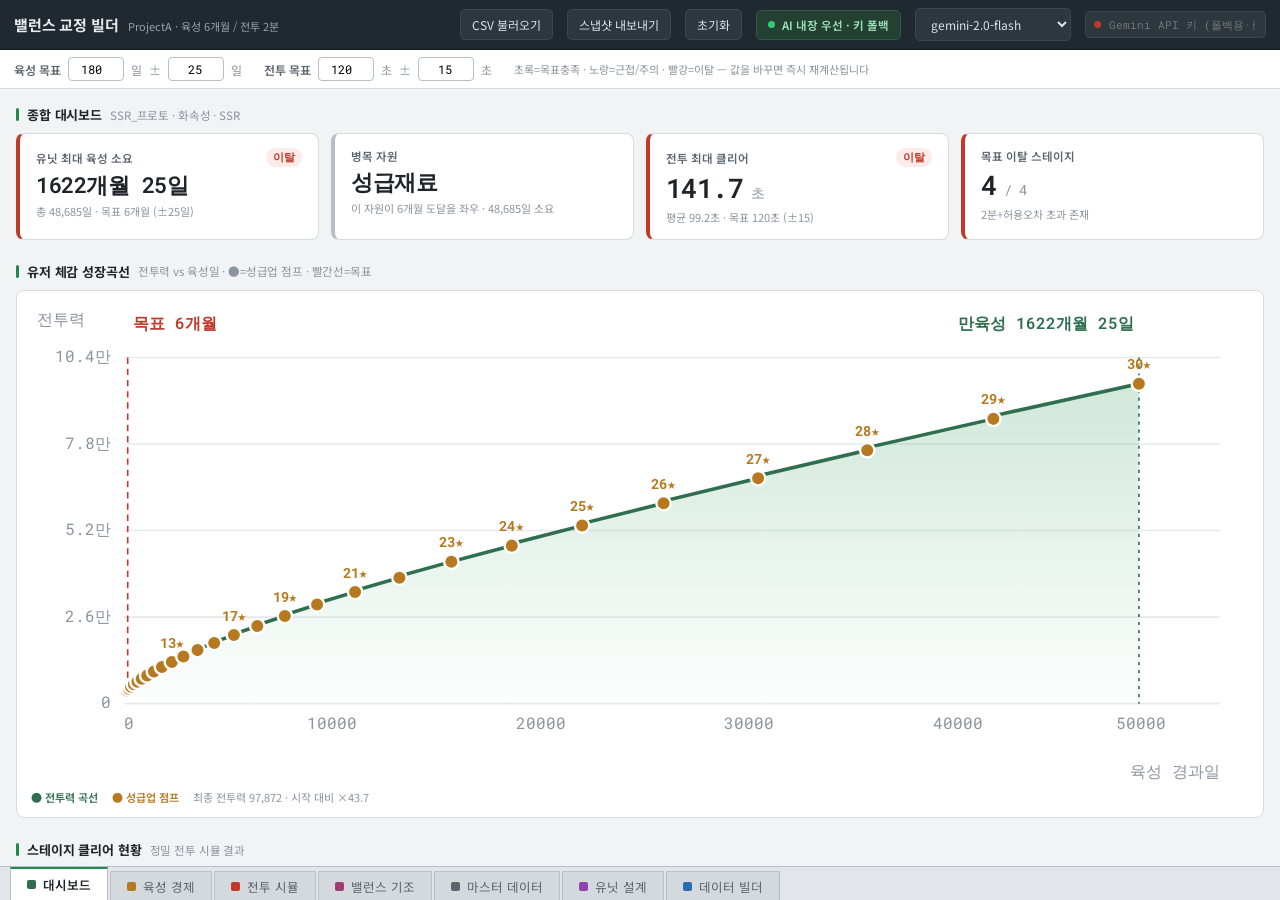
==== 밸런스 빌더.html @ d6691ea4 "fix(ui): 속성 스킬북 표 전치(레벨=행, 스킬3종=열) → 가로 스크롤 제거, 세로 스크롤만 + 캐시버전 v7 Co-Authored-By: Claude Opus 4.8 (1" ====
<!DOCTYPE html>
<html lang="ko">
<head>
<meta charset="UTF-8">
<meta name="viewport" content="width=device-width, initial-scale=1.0">
<meta http-equiv="Cache-Control" content="no-cache">
<link rel="icon" href="data:,">
<title>ProjectA 밸런스 교정 빌더</title>
<link rel="preconnect" href="https://fonts.googleapis.com">
<link rel="preconnect" href="https://fonts.gstatic.com" crossorigin>
<link href="https://fonts.googleapis.com/css2?family=Noto+Sans+KR:wght@400;500;600;700&family=Roboto+Mono:wght@400;500;600&display=swap" rel="stylesheet">
<link rel="stylesheet" href="css/builder.css?v=7">
</head>
<body>

  <!-- 상단 툴바 -->
  <div class="toolbar">
    <div class="brand"><b>밸런스 교정 빌더</b><span>ProjectA · 육성 6개월 / 전투 2분</span></div>
    <div class="spacer"></div>
    <button class="tbtn" id="btn-import">CSV 불러오기</button>
    <button class="tbtn" id="btn-export">스냅샷 내보내기</button>
    <button class="tbtn" id="btn-reset">초기화</button>
    <span class="aibadge" title="Claude Design 환경에서는 내장 AI를 자동 사용하고, 독립 실행 시 아래 Gemini 키로 폴백합니다"><span class="dot on"></span>AI 내장 우선 · 키 폴백</span>
    <!-- 독립 실행(file:// · 일반 서버) 폴백용 — 내장 AI(window.claude)가 있으면 이 값은 무시됨 -->
    <select id="model" class="tbtn" title="폴백 시 사용할 Gemini 모델" style="appearance:auto">
      <option value="gemini-2.0-flash">gemini-2.0-flash</option>
      <option value="gemini-2.0-flash-lite">gemini-2.0-flash-lite</option>
      <option value="gemini-1.5-flash">gemini-1.5-flash</option>
      <option value="gemini-1.5-pro">gemini-1.5-pro</option>
    </select>
    <div class="keypill" title="독립 실행 시 사용할 Google Gemini API 키 — 내장 AI가 있으면 무시됩니다"><span class="dot" id="keydot"></span><input id="apikey" type="password" placeholder="Gemini API 키 (폴백용·로컬 저장)" autocomplete="off"></div>
  </div>

  <!-- 목표바 -->
  <div class="targetbar" id="targetbar">
    <div class="grp"><label>육성 목표</label><input type="number" data-path="targets.maxDays" value="180"><span class="unit">일</span>
      <span class="vtxt">±</span><input type="number" data-path="targets.daysTol" value="25"><span class="unit">일</span></div>
    <div class="grp"><label>전투 목표</label><input type="number" data-path="targets.clearSec" value="120"><span class="unit">초</span>
      <span class="vtxt">±</span><input type="number" data-path="targets.clearTol" value="15"><span class="unit">초</span></div>
    <div class="grp muted" style="font-size:11px">초록=목표충족 · 노랑=근접/주의 · 빨강=이탈 — 값을 바꾸면 즉시 재계산됩니다</div>
  </div>

  <!-- 본문 -->
  <div class="sheet" id="sheet"></div>

  <!-- 시트탭 -->
  <div class="sheettabs">
    <div class="tab active" data-tab="dashboard"><span class="ico" style="background:#2f6f4f"></span>대시보드</div>
    <div class="tab" data-tab="economy"><span class="ico" style="background:#b7791f"></span>육성 경제</div>
    <div class="tab" data-tab="combat"><span class="ico" style="background:#c0392b"></span>전투 시뮬</div>
    <div class="tab" data-tab="doctrine"><span class="ico" style="background:#a23b72"></span>밸런스 기조</div>
    <div class="tab" data-tab="master"><span class="ico" style="background:#5b6570"></span>마스터 데이터</div>
    <div class="tab" data-tab="units"><span class="ico" style="background:#8e44ad"></span>유닛 설계</div>
    <div class="tab" data-tab="builder"><span class="ico" style="background:#2b6cb0"></span>데이터 빌더</div>
  </div>

  <!-- CSV 임포트 모달 -->
  <div class="modal-bg" id="importModal">
    <div class="modal">
      <span class="modal-close">&times;</span>
      <h3>CSV 마스터 불러오기</h3>
      <p class="hint" style="margin-top:0">4-Row 헤더(타입 / 스코프 / 필드명 / 데이터) 규칙의 CSV를 지원합니다. UnitMaster · UnitLevelUpCostMaster · StarUpCostMaster 등은 곡선/테이블에 자동 매핑되고, 나머지는 [마스터 데이터] 탭에 보관됩니다.</p>
      <div class="drop" id="dropzone">CSV 파일을 여기에 끌어다 놓거나 클릭해 선택<br><span class="muted" style="font-size:11px">여러 파일 동시 가능</span></div>
      <input type="file" id="fileInput" accept=".csv" multiple style="display:none">
      <div class="filelist" id="importList"></div>
    </div>
  </div>

  <div class="toast" id="toast"></div>

  <script src="js/data.js?v=7"></script>
  <script src="js/schema.js?v=7"></script>
  <script src="js/builder.js?v=7"></script>
  <script src="js/doctrine.js?v=7"></script>
  <script src="js/economy.js?v=7"></script>
  <script src="js/combat.js?v=7"></script>
  <script src="js/units.js?v=7"></script>
  <script src="js/gemini.js?v=7"></script>
  <script src="js/render.js?v=7"></script>
  <script src="js/render2.js?v=7"></script>
  <script src="js/render_units.js?v=7"></script>
  <script src="js/render_builder.js?v=7"></script>
  <script src="js/render_doctrine.js?v=7"></script>
  <script src="js/app.js?v=7"></script>
</body>
</html>
---- css/builder.css ----
/* ============================================================
   builder.css — 라이트 스프레드시트(엑셀형) UI
   ============================================================ */
:root {
  --bg: #f1f3f5;
  --panel: #ffffff;
  --grid: #d7dbe0;
  --grid-strong: #b8bfc7;
  --head: #f4f6f8;
  --head-2: #eaeef2;
  --ink: #1f2429;
  --ink-2: #5b6570;
  --ink-3: #8a949e;
  --accent: #2f6f4f;          /* 차분한 그린 */
  --accent-ink: #1f8a4c;
  --sel: #2563eb;
  --sel-bg: #e8f0fe;
  --ok: #1f8a4c;   --ok-bg: #e6f6ec;
  --warn: #b7791f; --warn-bg: #fdf3e0;
  --bad: #c0392b;  --bad-bg: #fcebe9;
  --mono: "Roboto Mono", ui-monospace, "SFMono-Regular", Menlo, Consolas, monospace;
  --sans: "Noto Sans KR", -apple-system, "Segoe UI", Roboto, sans-serif;
  --row-h: 30px;
}

* { box-sizing: border-box; }
html, body { margin: 0; height: 100%; }
body {
  font-family: var(--sans);
  background: var(--bg);
  color: var(--ink);
  font-size: 13px;
  display: flex; flex-direction: column;
  height: 100vh; overflow: hidden;
  -webkit-font-smoothing: antialiased;
}

/* ---------- 상단 툴바 ---------- */
.toolbar {
  display: flex; align-items: center; gap: 14px;
  padding: 8px 14px;
  background: #20292f; color: #e7ebee;
  border-bottom: 1px solid #11171b;
  flex-shrink: 0;
}
.toolbar .brand { display: flex; align-items: baseline; gap: 9px; }
.toolbar .brand b { font-size: 15px; font-weight: 700; letter-spacing: -0.01em; }
.toolbar .brand span { font-size: 11px; color: #97a2ab; }
.toolbar .spacer { flex: 1; }
.toolbar .tbtn {
  font-family: var(--sans); font-size: 12px;
  background: #2c373e; color: #dde3e7; border: 1px solid #3c4750;
  padding: 6px 11px; border-radius: 5px; cursor: pointer; white-space: nowrap;
}
.toolbar .tbtn:hover { background: #36434b; }
.toolbar .tbtn.primary { background: var(--accent-ink); border-color: var(--accent-ink); color: #fff; font-weight: 600; }
.toolbar .tbtn.primary:hover { filter: brightness(1.08); }
.toolbar .keypill {
  display: flex; align-items: center; gap: 6px;
  background: #2c373e; border: 1px solid #3c4750; border-radius: 5px; padding: 4px 8px;
}
.toolbar .keypill input {
  background: transparent; border: none; color: #dde3e7; font-family: var(--mono);
  font-size: 11px; width: 150px; outline: none;
}
.toolbar .keypill .dot { width: 7px; height: 7px; border-radius: 50%; background: #c0392b; }
.toolbar .keypill .dot.on { background: #2ecc71; }
.toolbar .aibadge { display: flex; align-items: center; gap: 7px; background: #234032; color: #9fe3bb;
  border: 1px solid #2f5a45; border-radius: 5px; padding: 6px 11px; font-size: 11.5px; font-weight: 600; white-space: nowrap; }
.toolbar .aibadge .dot { width: 7px; height: 7px; border-radius: 50%; background: #2ecc71; }

/* ---------- 목표바 ---------- */
.targetbar {
  display: flex; align-items: center; gap: 22px;
  padding: 7px 14px; background: #fff; border-bottom: 1px solid var(--grid);
  flex-shrink: 0; font-size: 12px; flex-wrap: wrap;
}
.targetbar .grp { display: flex; align-items: center; gap: 7px; }
.targetbar label { color: var(--ink-2); font-weight: 600; }
.targetbar input { width: 56px; font-family: var(--mono); font-size: 12px;
  border: 1px solid var(--grid-strong); border-radius: 4px; padding: 3px 6px; text-align: right; }
.targetbar .unit { color: var(--ink-3); }
.targetbar .vtxt { color: var(--ink-3); }

/* ---------- 본문 ---------- */
.sheet { flex: 1; overflow: auto; padding: 16px; }
.sheet-inner { max-width: 1500px; margin: 0 auto; }

/* ---------- 시트탭(엑셀 하단) ---------- */
.sheettabs {
  display: flex; align-items: stretch; gap: 2px;
  background: #e2e6ea; border-top: 1px solid var(--grid-strong);
  padding: 0 10px; flex-shrink: 0; height: 34px;
}
.sheettabs .tab {
  display: flex; align-items: center; gap: 7px;
  padding: 0 16px; font-size: 12.5px; color: var(--ink-2); cursor: pointer;
  background: #d4d9de; border: 1px solid var(--grid-strong); border-bottom: none;
  border-radius: 0 0 0 0; margin-top: 4px;
}
.sheettabs .tab .ico { width: 9px; height: 9px; border-radius: 2px; }
.sheettabs .tab.active { background: #fff; color: var(--ink); font-weight: 600; margin-top: 0; border-top: 2px solid var(--accent-ink); }

/* ---------- 카드/섹션 ---------- */
.section { margin-bottom: 22px; }
.section > h2 {
  font-size: 13px; font-weight: 700; color: var(--ink); margin: 0 0 9px;
  display: flex; align-items: center; gap: 8px; letter-spacing: -0.01em;
}
.section > h2 .sub { font-weight: 400; color: var(--ink-3); font-size: 11.5px; }
.section > h2::before { content: ""; width: 3px; height: 13px; background: var(--accent-ink); border-radius: 2px; }

.cards { display: grid; grid-template-columns: repeat(auto-fit, minmax(210px, 1fr)); gap: 12px; }
.card {
  background: var(--panel); border: 1px solid var(--grid); border-radius: 8px; padding: 14px 16px;
}
.card .k { font-size: 11.5px; color: var(--ink-2); font-weight: 600; margin-bottom: 6px; display: flex; align-items: center; justify-content: space-between; }
.card .v { font-family: var(--mono); font-size: 27px; font-weight: 600; line-height: 1.1; letter-spacing: -0.02em; }
.card .v small { font-size: 14px; color: var(--ink-3); font-weight: 400; }
.card .meta { font-size: 11px; color: var(--ink-3); margin-top: 6px; }
.card.kpi { border-left: 4px solid var(--grid-strong); }
.card.kpi.ok { border-left-color: var(--ok); }
.card.kpi.warn { border-left-color: var(--warn); }
.card.kpi.bad { border-left-color: var(--bad); }

.badge { font-size: 10.5px; font-weight: 700; padding: 2px 7px; border-radius: 20px; font-family: var(--mono); }
.badge.ok { background: var(--ok-bg); color: var(--ok); }
.badge.warn { background: var(--warn-bg); color: var(--warn); }
.badge.bad { background: var(--bad-bg); color: var(--bad); }

/* ---------- 그리드 테이블 ---------- */
.grid {
  background: var(--panel); border: 1px solid var(--grid-strong); border-radius: 6px; overflow: hidden;
  width: 100%; border-collapse: collapse; font-size: 12.5px;
}
.grid th, .grid td {
  border: 1px solid var(--grid); padding: 0 9px; height: var(--row-h);
  text-align: right; white-space: nowrap;
}
.grid thead th {
  background: var(--head); color: var(--ink-2); font-weight: 600; font-size: 11.5px;
  position: sticky; top: 0; z-index: 2; text-align: right;
}
.grid th.l, .grid td.l { text-align: left; }
.grid td.num, .grid th.num { font-family: var(--mono); }
.grid tbody tr:hover { background: #f7fafc; }
.grid td.total, .grid tfoot td { background: var(--head-2); font-weight: 700; font-family: var(--mono); }
.grid tfoot td.l { font-family: var(--sans); }
.grid .corner { background: var(--head-2); }

/* 편집 가능 셀 */
.grid td.edit { background: #fffdf4; cursor: text; position: relative; }
.grid td.edit:hover { background: #fff8df; }
.grid td.edit input {
  width: 100%; border: none; background: transparent; font-family: var(--mono); font-size: 12.5px;
  text-align: right; outline: none; color: var(--sel); padding: 0;
}
.grid td.edit:focus-within { box-shadow: inset 0 0 0 2px var(--sel); background: var(--sel-bg); }

.grid td.st-ok { background: var(--ok-bg); color: var(--ok); font-weight: 700; }
.grid td.st-warn { background: var(--warn-bg); color: var(--warn); font-weight: 700; }
.grid td.st-bad { background: var(--bad-bg); color: var(--bad); font-weight: 700; }

/* 미니 바 */
.bar { height: 8px; background: #eceff2; border-radius: 4px; overflow: hidden; min-width: 80px; }
.bar > i { display: block; height: 100%; border-radius: 4px; }
.bar.ok > i { background: var(--ok); }
.bar.warn > i { background: var(--warn); }
.bar.bad > i { background: var(--bad); }

/* 서브 컨트롤 */
.row { display: flex; gap: 16px; align-items: flex-start; flex-wrap: wrap; }
.col { flex: 1; min-width: 280px; }
.tinp { font-family: var(--mono); font-size: 12px; border: 1px solid var(--grid-strong); border-radius: 4px; padding: 4px 7px; width: 90px; text-align: right; }
.seg { display: inline-flex; border: 1px solid var(--grid-strong); border-radius: 5px; overflow: hidden; }
.seg button { font-family: var(--sans); font-size: 12px; background: #fff; border: none; padding: 5px 12px; cursor: pointer; color: var(--ink-2); }
.seg button.active { background: var(--accent-ink); color: #fff; font-weight: 600; }
.seg button + button { border-left: 1px solid var(--grid-strong); }

.btn { font-family: var(--sans); font-size: 12px; background: #fff; border: 1px solid var(--grid-strong);
  padding: 6px 12px; border-radius: 5px; cursor: pointer; color: var(--ink); }
.btn:hover { background: #f3f5f7; }
.btn.accent { background: var(--accent-ink); border-color: var(--accent-ink); color: #fff; font-weight: 600; }
.btn.accent:hover { filter: brightness(1.08); }
.btn:disabled { opacity: .5; cursor: not-allowed; }

/* AI 패널 */
.ai {
  background: linear-gradient(180deg, #fbfdfc, #f6faf8);
  border: 1px solid #cfe3d8; border-radius: 8px; padding: 14px 16px;
}
.ai h3 { margin: 0 0 4px; font-size: 12.5px; display: flex; align-items: center; gap: 8px; }
.ai h3 .g { font-family: var(--mono); font-size: 10px; background: #1f8a4c; color: #fff; padding: 2px 6px; border-radius: 4px; }
.ai .out { font-size: 12.5px; line-height: 1.65; color: var(--ink); margin-top: 10px; white-space: pre-wrap; }
.ai .out.empty { color: var(--ink-3); font-style: italic; }
.ai .out h2 { font-size: 13px; margin: 12px 0 5px; }
.ai .out ul, .ai .out ol { margin: 6px 0; padding-left: 20px; }
.ai .out code { font-family: var(--mono); background: #eef3f0; padding: 1px 4px; border-radius: 3px; }
.ai .sugg { border: 1px solid var(--grid); border-radius: 6px; padding: 9px 11px; margin-top: 8px; background: #fff; }
.ai .sugg .top { display: flex; justify-content: space-between; gap: 8px; align-items: baseline; }
.ai .sugg .area { font-family: var(--mono); font-size: 10px; padding: 1px 6px; border-radius: 4px; background: #e8f0fe; color: var(--sel); }
.ai .sugg .act { font-weight: 700; }
.ai .sugg .why { font-size: 11.5px; color: var(--ink-2); margin-top: 3px; }
.ai .sugg.applied { background: #f3fbf6; border-color: #bfe3cd; }
.sgbar { display: flex; align-items: center; gap: 10px; margin: 10px 0 4px; flex-wrap: wrap; }
.ai .sugg .sgfoot { display: flex; align-items: center; justify-content: space-between; gap: 10px; margin-top: 8px; flex-wrap: wrap; }
.sgcode { font-family: var(--mono); font-size: 10.5px; background: #eef3f0; padding: 2px 6px; border-radius: 4px; color: var(--ink); }
.sgdelta { font-family: var(--mono); font-size: 11.5px; color: var(--ink-2); }
.sgdelta b { color: var(--accent-ink); }
.sgbtn { padding: 4px 14px; font-size: 11.5px; }
.sgdone { font-size: 11.5px; color: var(--accent-ink); font-weight: 700; }
.ai .sugg .sgpatch { font-size: 11px; }
.spin { display: inline-block; width: 13px; height: 13px; border: 2px solid #cfe3d8; border-top-color: var(--accent-ink);
  border-radius: 50%; animation: sp 0.7s linear infinite; vertical-align: -2px; }
@keyframes sp { to { transform: rotate(360deg); } }

/* 전투 타임라인 */
.timeline { display: flex; flex-direction: column; gap: 5px; }
.tl-row { display: grid; grid-template-columns: 64px 1fr 60px; align-items: center; gap: 9px; font-size: 11.5px; }
.tl-track { height: 16px; background: #eceff2; border-radius: 4px; position: relative; overflow: hidden; }
.tl-seg { position: absolute; top: 0; height: 100%; border-right: 1px solid #fff; display: flex; align-items: center; padding-left: 5px; font-size: 9.5px; color: #fff; font-family: var(--mono); }
.tl-target { position: absolute; top: -2px; height: 20px; width: 2px; background: #c0392b; z-index: 3; }
.tl-target::after { content: "2분"; position: absolute; top: -13px; left: 3px; font-size: 9px; color: #c0392b; font-family: var(--mono); }

.muted { color: var(--ink-3); }
.mono { font-family: var(--mono); }
.hint { font-size: 11px; color: var(--ink-3); margin-top: 6px; }
.toast { position: fixed; bottom: 50px; left: 50%; transform: translateX(-50%); background: #20292f; color: #fff;
  padding: 9px 16px; border-radius: 7px; font-size: 12.5px; z-index: 100; opacity: 0; transition: opacity .2s, transform .2s; pointer-events: none; }
.toast.show { opacity: 1; transform: translateX(-50%) translateY(-4px); }

/* 모달 */
.modal-bg { position: fixed; inset: 0; background: rgba(20,25,30,.45); display: none; align-items: center; justify-content: center; z-index: 200; }
.modal-bg.show { display: flex; }
.modal { background: #fff; border-radius: 10px; width: min(560px, 92vw); max-height: 86vh; overflow: auto; padding: 20px 22px; }
.modal h3 { margin: 0 0 12px; font-size: 15px; }
.modal .drop { border: 2px dashed var(--grid-strong); border-radius: 8px; padding: 26px; text-align: center; color: var(--ink-3); cursor: pointer; }
.modal .drop.over { border-color: var(--accent-ink); background: var(--ok-bg); color: var(--accent-ink); }
.modal .filelist { margin-top: 12px; font-size: 12px; }
.modal .filelist div { display: flex; justify-content: space-between; padding: 4px 0; border-bottom: 1px solid var(--grid); }
.modal-close { float: right; cursor: pointer; color: var(--ink-3); font-size: 18px; line-height: 1; }
table.mini { border-collapse: collapse; font-size: 11.5px; width: 100%; margin-top: 6px; }
table.mini td, table.mini th { border: 1px solid var(--grid); padding: 3px 7px; text-align: right; }
table.mini th { background: var(--head); }

/* ============================================================
   데이터 빌더 탭
   ============================================================ */
.sheet-inner.bfull { max-width: 100%; }

.bbar { display: flex; justify-content: space-between; align-items: center; gap: 12px;
  margin-bottom: 12px; padding-bottom: 11px; border-bottom: 1px solid var(--grid); flex-wrap: wrap; }
.bbar-l b { font-size: 14px; }
.bbar-l .muted { margin-left: 9px; font-size: 11.5px; }
.bbar-r { display: flex; gap: 8px; flex-wrap: wrap; align-items: center; }
.bbar-sep { width: 1px; height: 20px; background: var(--grid-strong); margin: 0 2px; }

/* 불러오기 로그 */
.bloadlog:empty { display: none; }
.bloadlog { background: #f4f8ff; border: 1px solid #cfe0f5; border-radius: 8px; padding: 9px 12px; margin-bottom: 12px; font-size: 11.5px; }
.bll-h { font-weight: 700; color: #2b6cb0; margin-bottom: 5px; }
.bll-row { display: flex; justify-content: space-between; gap: 10px; padding: 2px 0; border-bottom: 1px solid #e4edf8; }
.bll-row:last-child { border-bottom: none; }
.bll-row .lf { font-family: var(--mono); color: var(--ink); }
.bll-row .lo { font-family: var(--mono); color: var(--accent-ink); }
.bll-row .le { font-family: var(--mono); color: var(--bad); }

/* AI 데이터 생성 패널 */
.aigen { background: linear-gradient(180deg, #f7fbff, #f2f7fd); border: 1px solid #cfe0f5; border-radius: 8px; padding: 10px 12px; margin-bottom: 12px; }
.aigen-row { display: flex; align-items: center; gap: 9px; flex-wrap: wrap; }
.aigen-label { font-weight: 700; font-size: 12.5px; color: #2b6cb0; white-space: nowrap; }
.aigen-input { flex: 1; min-width: 240px; font: 13px var(--sans); padding: 7px 11px; border: 1px solid var(--grid-strong); border-radius: 6px; outline: none; }
.aigen-input:focus { box-shadow: 0 0 0 2px #bcd6f5; border-color: #2b6cb0; }
.aigen-flow:empty { display: none; }
.aigen-flow { margin-top: 10px; }
.aig-card { background: #fff; border: 1px solid var(--grid-strong); border-radius: 8px; padding: 12px 14px; font-size: 12.5px; }
.aig-head { font-weight: 700; margin-bottom: 10px; font-size: 13px; }
.aig-q { display: flex; flex-direction: column; gap: 4px; margin-bottom: 9px; max-width: 520px; }
.aig-q label { font-size: 12px; color: var(--ink-2); font-weight: 600; }
.aig-input { font: 13px var(--sans); padding: 6px 9px; border: 1px solid var(--grid-strong); border-radius: 5px; outline: none; background: #fff; }
.aig-input:focus { box-shadow: inset 0 0 0 2px var(--sel); }
.aig-hint { font-size: 11px; color: var(--ink-3); margin-top: 4px; }
.aig-foot { display: flex; gap: 8px; margin-top: 12px; flex-wrap: wrap; }

/* 베이스라인(기준 저장) 바 */
.baselinebar { display: flex; align-items: center; gap: 10px; flex-wrap: wrap; background: #fbf7ec; border: 1px solid #e6d9b8; border-radius: 8px; padding: 8px 12px; margin-bottom: 12px; font-size: 12px; }
.bl-h { font-weight: 700; color: #9a7b1f; white-space: nowrap; }
.bl-item { display: inline-flex; align-items: center; gap: 6px; background: #fff; border: 1px solid #e6d9b8; border-radius: 6px; padding: 3px 6px 3px 10px; }
.bl-item b { font-family: var(--mono); }
.bl-btn { font: 11px var(--sans); background: var(--accent-ink); color: #fff; border: none; border-radius: 4px; padding: 3px 9px; cursor: pointer; }
.bl-btn:hover { filter: brightness(1.08); }
.bl-x { border: none; background: transparent; color: var(--ink-3); cursor: pointer; font-size: 11px; padding: 2px 4px; }
.bl-x:hover { color: var(--bad); }
.bl-btn.alt { background: #5b6570; }

/* 검증 / 비교 결과 패널 */
.auditpanel:empty { display: none; }
.auditpanel { margin-bottom: 12px; }
.audit-card { background: #fff; border: 1px solid var(--grid-strong); border-radius: 8px; padding: 12px 14px; font-size: 12.5px; }
.audit-card.okc { background: #e6f6ec; border-color: #cfe3d8; color: #1f8a4c; font-weight: 600; display: flex; justify-content: space-between; align-items: center; gap: 10px; }
.audit-head { display: flex; align-items: center; gap: 10px; font-weight: 700; margin-bottom: 9px; flex-wrap: wrap; }
.audit-head .muted { font-weight: 400; }
.audit-head .btn { margin-left: auto; }
.audit-scroll { max-height: 300px; overflow: auto; }
.audit-t { font-family: var(--mono); font-size: 10px; background: #fcebe9; color: var(--bad); padding: 1px 6px; border-radius: 4px; }

/* 구간 최대 누적 카드 */
.cumcards { display: grid; grid-template-columns: repeat(3, 1fr); gap: 10px; margin-bottom: 12px; }
.cumcard { border-radius: 8px; padding: 11px 14px; border: 1px solid var(--grid-strong); }
.cumcard .cl { font-size: 11.5px; font-weight: 600; color: var(--ink-2); }
.cumcard .cv { font-family: var(--mono); font-size: 23px; font-weight: 700; margin: 4px 0 2px; }
.cumcard .ch { font-size: 10.5px; color: var(--ink-3); }
.cumcard.gold { background: #fff8e8; border-color: #ecdcae; } .cumcard.gold .cv { color: #9a7b1f; }
.cumcard.shard { background: #eef4ff; border-color: #cfe0f5; } .cumcard.shard .cv { color: #2b6cb0; }
.cumcard.book { background: #f0f7ee; border-color: #cfe3c8; } .cumcard.book .cv { color: #3f8f5b; }
.cbar { height: 12px; background: #eceff2; border-radius: 4px; overflow: hidden; min-width: 80px; }
.cbar > i { display: block; height: 100%; background: #c9a635; }
.cbar.shard > i { background: #2b6cb0; }
.grid .cumcol { background: #fff8e8; color: #9a7b1f; font-family: var(--mono); }

/* 합산표 세부 펼침 */
tr.costmain { cursor: pointer; }
tr.costmain:hover td { background: #f3f6f9; }
tr.costmain.open td { background: #eef4ff; font-weight: 600; }
.exptri { display: inline-block; width: 12px; color: var(--ink-3); font-size: 9px; }
tr.costmain.open .exptri { color: var(--sel); }
.costdetailcell { padding: 0 0 8px 28px !important; background: #fafbfc; }
table.cost-detail { width: auto; min-width: 320px; margin: 6px 0; border-collapse: collapse; font-size: 11.5px; }
table.cost-detail th, table.cost-detail td { border: 1px solid var(--grid); padding: 3px 10px; }
table.cost-detail th { background: var(--head); font-weight: 600; }
table.cost-detail .cumcol { background: #fff8e8; color: #9a7b1f; font-family: var(--mono); }

/* 구간별 차등·누적 비용 */
.subh { font-size: 12px; font-weight: 700; color: var(--ink-2); margin-bottom: 6px; }
.cbar { height: 8px; background: #eceff2; border-radius: 4px; overflow: hidden; min-width: 80px; }
.cbar > i { display: block; height: 100%; background: linear-gradient(90deg, #c9a227, #b7791f); border-radius: 4px; }
.cbar.shard > i { background: linear-gradient(90deg, #8e6fb0, #6b4d8f); }

.bimp { color: #2b6cb0; font-size: 8px; margin-left: 4px; vertical-align: 1px; }
.kbadge.kimp { background: #e1edfb; color: #2b6cb0; }

.bwrap { display: flex; gap: 14px; align-items: flex-start; }

/* 좌측 내비 */
.bnav { width: 240px; flex-shrink: 0; background: var(--panel); border: 1px solid var(--grid-strong);
  border-radius: 8px; max-height: 70vh; overflow: auto; padding: 6px; }
.bgroup { margin-bottom: 4px; }
.bgroup-h { display: flex; align-items: center; gap: 6px; font-size: 11px; font-weight: 700; color: var(--ink-2);
  padding: 7px 8px 4px; }
.bgroup-h .dot { width: 8px; height: 8px; border-radius: 2px; flex-shrink: 0; }
.bgroup-h .bgc { margin-left: auto; font-family: var(--mono); font-size: 10px; color: var(--ink-3); }
.bitem { display: flex; align-items: center; gap: 6px; padding: 4px 8px; border-radius: 5px; cursor: pointer;
  color: var(--ink-2); }
.bitem:hover { background: #f0f3f6; }
.bitem.active { background: var(--sel-bg); color: var(--sel); font-weight: 600; }
.bitem .bk { font-family: var(--mono); font-size: 11px; white-space: nowrap; overflow: hidden; text-overflow: ellipsis; }
.bitem .bn { margin-left: auto; font-family: var(--mono); font-size: 10px; background: #eef1f4; color: var(--ink-2);
  border-radius: 9px; padding: 0 6px; min-width: 18px; text-align: center; }
.bitem .bn.z { color: var(--ink-3); background: #f4f6f8; }
.bitem.active .bn { background: #fff; color: var(--sel); }

/* 메인 */
.bmain { flex: 1; min-width: 0; }
.bhead { display: flex; justify-content: space-between; align-items: flex-start; gap: 12px; margin-bottom: 10px; flex-wrap: wrap; }
.bhead-title { font-size: 15px; font-weight: 700; font-family: var(--mono); display: flex; align-items: center; gap: 8px; }
.bhead-desc { font-size: 11.5px; color: var(--ink-3); margin-top: 3px; }
.bhead-r { display: flex; align-items: center; gap: 8px; flex-shrink: 0; }
.bstat { font-family: var(--mono); font-size: 11px; color: var(--ink-3); margin-right: 4px; }
.kbadge { font-family: var(--mono); font-size: 10px; padding: 2px 7px; border-radius: 4px; font-weight: 700; }
.kbadge.kmas { background: #e8f0fe; color: var(--sel); }
.kbadge.kdef { background: #eef0f2; color: var(--ink-2); }
.bsim { background: var(--ok-bg); border: 1px solid #bfe3cd; color: var(--accent-ink); font-size: 11.5px;
  padding: 7px 11px; border-radius: 6px; margin-bottom: 10px; }
.bsim b { font-weight: 700; }

/* 빌더 그리드 */
.bgridwrap { overflow: auto; max-height: 62vh; border: 1px solid var(--grid-strong); border-radius: 8px; background: var(--panel); }
table.bgrid { border-collapse: separate; border-spacing: 0; font-size: 12px; width: max-content; min-width: 100%; }
.bgrid th, .bgrid td { border-right: 1px solid var(--grid); border-bottom: 1px solid var(--grid); white-space: nowrap; }
.bgrid thead th { background: var(--head); position: sticky; top: 0; z-index: 3; padding: 5px 9px; text-align: left; vertical-align: top; }
.bgrid thead th.num { text-align: right; }
.bfield { font-weight: 700; font-size: 11.5px; color: var(--ink); display: flex; align-items: center; gap: 4px; }
.bref { color: var(--sel); font-size: 10px; }
.bmeta { font-family: var(--mono); font-size: 9.5px; color: var(--ink-3); margin-top: 1px; }
.bmeta .bsc-server { color: #b7791f; }
.bmeta .bsc-client { color: #2b6cb0; }

.bidx { width: 36px; text-align: center; background: var(--head-2); color: var(--ink-3); font-family: var(--mono);
  font-size: 10.5px; position: sticky; left: 0; z-index: 2; padding: 4px; }
.bgrip { cursor: grab; color: var(--ink-3); margin-right: 3px; user-select: none; font-size: 11px; }
.bgrip:active { cursor: grabbing; }
.bidx-n { opacity: 0.85; }
.brow.dragging { opacity: 0.4; }
.brow.drop-target td { box-shadow: inset 0 2px 0 var(--sel); }
.bgrid thead th.bidx { z-index: 4; }
.bact { text-align: center; background: var(--head-2); position: sticky; right: 0; z-index: 2; padding: 2px 4px; white-space: nowrap; }
.bgrid thead th.bact { z-index: 4; }

.bedit { background: #fffdf4; padding: 0; }
.bedit input.binp { width: 100%; min-width: 56px; border: none; background: transparent; font-family: var(--mono);
  font-size: 12px; padding: 5px 8px; outline: none; }
.bedit.num input { text-align: right; color: var(--sel); }
.bedit input.btext { color: var(--ink); text-align: left; min-width: 96px; }
.bedit:focus-within { box-shadow: inset 0 0 0 2px var(--sel); background: var(--sel-bg); }
.bselcell { background: #f4f8ff; padding: 0; }
.bsel { border: none; background: transparent; font-family: var(--mono); font-size: 11.5px; padding: 5px 6px;
  outline: none; width: 100%; max-width: 210px; cursor: pointer; color: var(--ink); }
.bsel.bbool { max-width: 80px; }
select.bsel:focus { box-shadow: inset 0 0 0 2px var(--sel); background: var(--sel-bg); }

.bx { border: none; background: transparent; cursor: pointer; color: var(--ink-3); font-size: 12px; padding: 3px 5px; border-radius: 4px; }
.bx:hover { background: #fff; }
.bdel:hover { color: var(--bad); }
.bdup:hover { color: var(--sel); }
.bgrid tbody tr:hover td.bidx { background: #e6eaef; }
.vgrid-note { position: sticky; bottom: 0; left: 0; background: #eef4ff; color: #2b6cb0; font-size: 10.5px; padding: 3px 10px; border-top: 1px solid #cfe0f5; text-align: right; font-family: var(--mono); }
tr.vspace td { background: transparent; }
.bempty { text-align: center; color: var(--ink-3); padding: 18px; font-style: italic; }

/* ============================================================
   밸런스 기조 탭
   ============================================================ */
.dgrid { display: grid; grid-template-columns: repeat(auto-fit, minmax(150px, 1fr)); gap: 10px; }
.dbox { background: var(--panel); border: 1px solid var(--grid); border-radius: 8px; padding: 10px 12px; }
.dbox.wide { grid-column: span 2; }
.dbox .dl { font-size: 11px; color: var(--ink-2); font-weight: 600; }
.dbox .dv { font-family: var(--mono); font-size: 20px; font-weight: 600; margin: 5px 0 3px; line-height: 1.1; }
.dbox .dv.drow { font-size: 12.5px; display: flex; gap: 12px; flex-wrap: wrap; align-items: center; }
.dbox .dh { font-size: 10.5px; color: var(--ink-3); }
.dbox .tinp { padding: 3px 6px; }

.dwin { position: relative; height: 14px; background: #eceff2; border-radius: 4px; overflow: hidden; min-width: 120px; }
.dwin > i { display: block; height: 100%; background: linear-gradient(90deg, #3fa06a, #2f6f4f); border-radius: 4px; }
.dwin-cap { position: absolute; right: 5px; top: 0; font-size: 9px; line-height: 14px; color: var(--ink-2); font-family: var(--mono); }

/* 성장곡선 차트 */
.gcard { background: var(--panel); border: 1px solid var(--grid); border-radius: 8px; padding: 12px 14px; }
.gchart { width: 100%; height: auto; display: block; }
.gc-ax { font-size: 10px; fill: var(--ink-3); font-family: var(--mono); }
.gc-jl { font-size: 9px; fill: #b7791f; font-family: var(--mono); font-weight: 700; }
.gc-tl { font-size: 10px; font-family: var(--mono); font-weight: 600; }
.gc-legend { display: flex; gap: 14px; align-items: center; font-size: 11px; margin-top: 6px; flex-wrap: wrap; }
.gc-legend .gl1 { color: #2f6f4f; font-weight: 600; }
.gc-legend .gl2 { color: #b7791f; font-weight: 600; }

/* 곡선 생성기 / 열 설정 / 일괄 편집 패널 */
/* 우측 도킹 메뉴(밸런스 조절 영역 편의) */
.cgpanel { background: var(--panel); border: 1px solid var(--grid); border-radius: 10px; overflow: hidden;
  width: 332px; flex-shrink: 0; align-self: flex-start; position: sticky; top: 10px;
  display: flex; flex-direction: column; max-height: 84vh; box-shadow: 0 2px 10px rgba(0,0,0,.06); }
@media (max-width: 1120px) { .cgpanel { width: 290px; } }
.cg-ptabs { display: flex; align-items: center; gap: 2px; background: #f3f5f7; border-bottom: 1px solid var(--grid); padding: 4px 6px; }
.cg-ptab { border: 0; background: transparent; padding: 6px 10px; font: 600 12px var(--sans); color: var(--ink-2); cursor: pointer; border-radius: 6px; }
.cg-ptab.active { background: var(--panel); color: var(--ink); box-shadow: 0 1px 2px rgba(0,0,0,.08); }
.cg-tgt { margin-left: auto; font: 600 10px var(--mono); color: #2563eb; background: #e8f0fe; padding: 2px 7px; border-radius: 10px; }
.cg-close { border: 0; background: transparent; color: var(--ink-3); font-size: 14px; cursor: pointer; padding: 2px 6px; }
.cg-pbody { padding: 12px 14px; flex: 1; min-height: 0; overflow-y: auto; }
.cg-desc { font-size: 11px; color: var(--ink-3); margin: 0 0 10px; line-height: 1.5; }
.cg-lab { display: block; font-size: 11px; font-weight: 600; color: var(--ink-2); margin: 12px 0 5px; }
.cg-sel, .cg-numfull { width: 100%; box-sizing: border-box; padding: 7px 9px; border: 1px solid var(--grid-strong); border-radius: 6px; font: 13px var(--sans); background: #fff; color: var(--ink); }
.cg-types { display: flex; gap: 5px; flex-wrap: wrap; }
.cg-type { flex: 1; min-width: 46px; border: 1px solid var(--grid-strong); background: #fff; color: var(--ink-2); padding: 7px 4px; border-radius: 7px; font: 600 12px var(--sans); cursor: pointer; }
.cg-type.sm { padding: 5px 4px; font-size: 11px; }
.cg-type.active { background: #e8f6ee; border-color: #2ecc71; color: #1f8a4c; }
.cg-srow { margin: 10px 0; }
.cg-slh { display: flex; justify-content: space-between; align-items: center; font-size: 11px; color: var(--ink-2); margin-bottom: 3px; }
.cg-num { width: 96px; text-align: right; padding: 3px 6px; border: 1px solid var(--grid-strong); border-radius: 5px; font: 700 13px var(--mono); color: var(--ink); background: #fff; }
.cg-range { width: 100%; accent-color: #2ecc71; cursor: pointer; }
.cg-range2 { display: flex; align-items: center; gap: 8px; }
.cg-range2 .cg-sel { flex: 1; min-width: 0; }
.cg-range2 > span { color: var(--ink-3); }
.cg-row2 { display: flex; gap: 8px; margin-top: 8px; }
.cg-formula { background: #1e2a32; color: #7fe3a8; font: 12px var(--mono); padding: 9px 11px; border-radius: 7px; margin: 12px 0; width: 100%; box-sizing: border-box; border: 0; resize: vertical; }
.cg-chartwrap { background: #18222a; border-radius: 8px; padding: 6px 8px; margin-bottom: 12px; }
.cgchart { width: 100%; height: 100px; display: block; }
.cg-axhi, .cg-axlo { font: 9px var(--mono); fill: #7c93a3; }
.cg-empty { color: #7c93a3; font-size: 11px; text-align: center; padding: 30px 0; }
.cg-apply { width: 100%; border: 0; background: #2ecc71; color: #fff; font: 700 14px var(--sans); padding: 11px; border-radius: 8px; cursor: pointer; margin-top: 4px; }
.cg-apply:hover { background: #27b765; }
.cg-apply.alt { background: #2563eb; }
.cg-apply.alt:hover { background: #1f56cf; }
.cg-vars { margin-top: 14px; font-size: 11px; color: var(--ink-3); line-height: 1.9; }
.cg-vars .cg-vh { font-weight: 700; color: var(--ink-2); margin-bottom: 3px; }
.cg-vars code { background: #f0f2f4; color: #2563eb; padding: 1px 5px; border-radius: 4px; font: 600 11px var(--mono); margin-right: 5px; }
.cg-info { font-size: 11px; color: var(--ink-3); margin: 4px 0 0; }
.cg-prevbox { margin: 10px 0; background: #f6f8f9; border-radius: 7px; padding: 8px 10px; }
.cg-pv { display: flex; justify-content: space-between; font: 11px var(--mono); color: var(--ink-2); padding: 2px 0; }
.cg-pv b { color: #1f8a4c; }
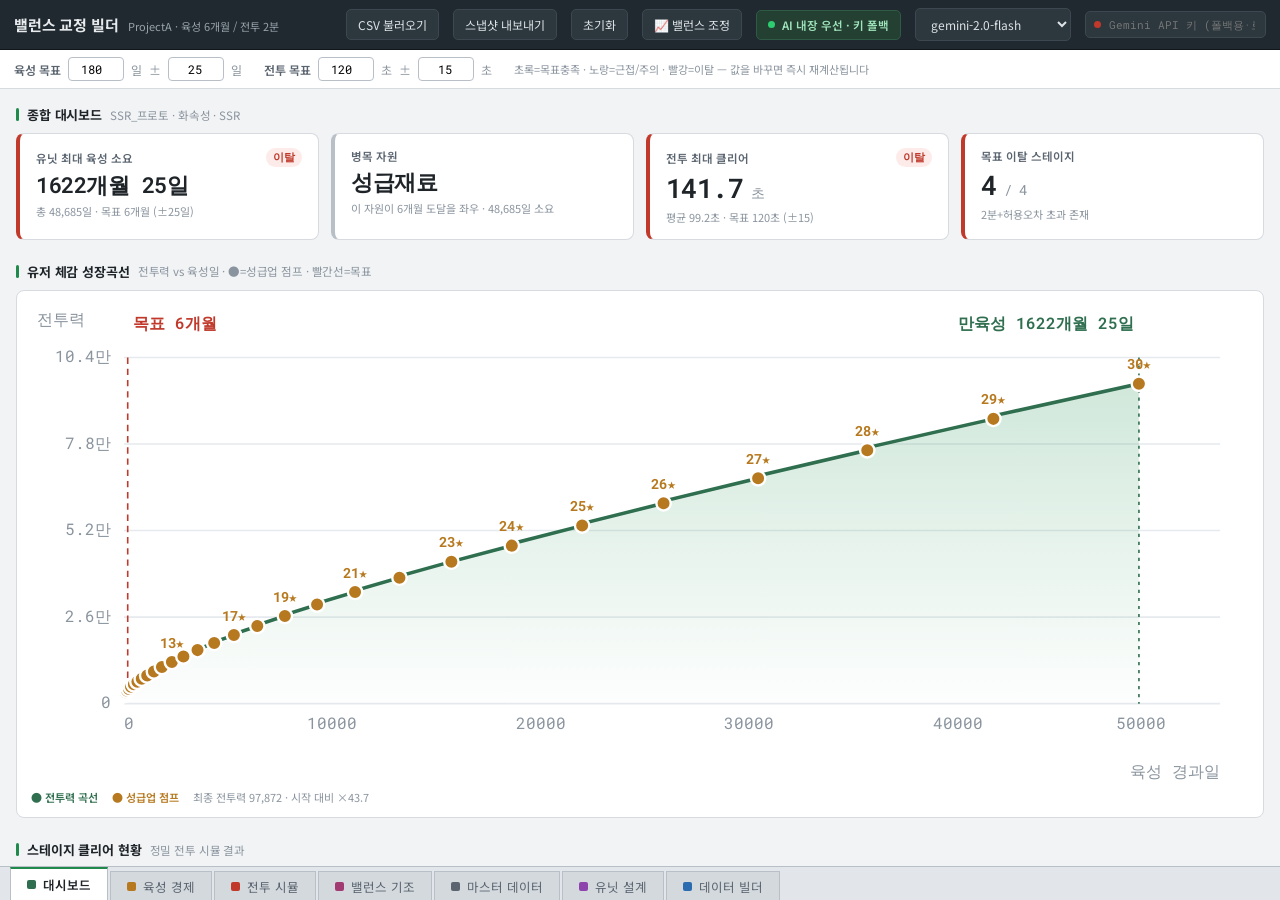
==== commit 9ce795ce: "feat(builder): 곡선·일괄·열 조정 패널을 전역 드로어로 승격 — 모든 탭에서 그래프 조정→일괄 반영 + 캐시 v9 - 상단 툴바 '📈 밸런스 조정' 버튼 + #cgdo" ====
--- a/밸런스 빌더.html
+++ b/밸런스 빌더.html
@@ -9,7 +9,7 @@
 <link rel="preconnect" href="https://fonts.googleapis.com">
 <link rel="preconnect" href="https://fonts.gstatic.com" crossorigin>
 <link href="https://fonts.googleapis.com/css2?family=Noto+Sans+KR:wght@400;500;600;700&family=Roboto+Mono:wght@400;500;600&display=swap" rel="stylesheet">
-<link rel="stylesheet" href="css/builder.css?v=7">
+<link rel="stylesheet" href="css/builder.css?v=9">
 </head>
 <body>
 
@@ -20,6 +20,7 @@
     <button class="tbtn" id="btn-import">CSV 불러오기</button>
     <button class="tbtn" id="btn-export">스냅샷 내보내기</button>
     <button class="tbtn" id="btn-reset">초기화</button>
+    <button class="tbtn" id="btn-cgdock" title="그래프로 값을 조정해 모든 탭에 일괄 적용">📈 밸런스 조정</button>
     <span class="aibadge" title="Claude Design 환경에서는 내장 AI를 자동 사용하고, 독립 실행 시 아래 Gemini 키로 폴백합니다"><span class="dot on"></span>AI 내장 우선 · 키 폴백</span>
     <!-- 독립 실행(file:// · 일반 서버) 폴백용 — 내장 AI(window.claude)가 있으면 이 값은 무시됨 -->
     <select id="model" class="tbtn" title="폴백 시 사용할 Gemini 모델" style="appearance:auto">
@@ -68,19 +69,22 @@
 
   <div class="toast" id="toast"></div>
 
-  <script src="js/data.js?v=7"></script>
-  <script src="js/schema.js?v=7"></script>
-  <script src="js/builder.js?v=7"></script>
-  <script src="js/doctrine.js?v=7"></script>
-  <script src="js/economy.js?v=7"></script>
-  <script src="js/combat.js?v=7"></script>
-  <script src="js/units.js?v=7"></script>
-  <script src="js/gemini.js?v=7"></script>
-  <script src="js/render.js?v=7"></script>
-  <script src="js/render2.js?v=7"></script>
-  <script src="js/render_units.js?v=7"></script>
-  <script src="js/render_builder.js?v=7"></script>
-  <script src="js/render_doctrine.js?v=7"></script>
-  <script src="js/app.js?v=7"></script>
+  <!-- 전역 밸런스 조정 패널(곡선·일괄·열) — 모든 탭에서 사용 -->
+  <div id="cgdock"></div>
+
+  <script src="js/data.js?v=9"></script>
+  <script src="js/schema.js?v=9"></script>
+  <script src="js/builder.js?v=9"></script>
+  <script src="js/doctrine.js?v=9"></script>
+  <script src="js/economy.js?v=9"></script>
+  <script src="js/combat.js?v=9"></script>
+  <script src="js/units.js?v=9"></script>
+  <script src="js/gemini.js?v=9"></script>
+  <script src="js/render.js?v=9"></script>
+  <script src="js/render2.js?v=9"></script>
+  <script src="js/render_units.js?v=9"></script>
+  <script src="js/render_builder.js?v=9"></script>
+  <script src="js/render_doctrine.js?v=9"></script>
+  <script src="js/app.js?v=9"></script>
 </body>
 </html>
--- a/css/builder.css
+++ b/css/builder.css
@@ -444,16 +444,24 @@
 .gc-legend .gl2 { color: #b7791f; font-weight: 600; }
 
 /* 곡선 생성기 / 열 설정 / 일괄 편집 패널 */
-/* 우측 도킹 메뉴(밸런스 조절 영역 편의) */
+/* 전역 우측 도킹 드로어 — 모든 탭에서 호출, 본문을 좌측으로 밀어 겹침 방지 */
 .cgpanel { background: var(--panel); border: 1px solid var(--grid); border-radius: 10px; overflow: hidden;
-  width: 332px; flex-shrink: 0; align-self: flex-start; position: sticky; top: 10px;
-  display: flex; flex-direction: column; max-height: 84vh; box-shadow: 0 2px 10px rgba(0,0,0,.06); }
-@media (max-width: 1120px) { .cgpanel { width: 290px; } }
+  position: fixed; top: 8px; right: 8px; bottom: 8px; width: 332px; z-index: 60;
+  display: flex; flex-direction: column; box-shadow: -6px 0 22px rgba(0,0,0,.16); }
+body.cg-open { padding-right: 348px; }
+#cgdock:empty { display: none; }
+.toolbar .tbtn.active { background: var(--accent-ink); border-color: var(--accent-ink); color: #fff; font-weight: 600; }
+@media (max-width: 1120px) { .cgpanel { width: 300px; } body.cg-open { padding-right: 316px; } }
 .cg-ptabs { display: flex; align-items: center; gap: 2px; background: #f3f5f7; border-bottom: 1px solid var(--grid); padding: 4px 6px; }
 .cg-ptab { border: 0; background: transparent; padding: 6px 10px; font: 600 12px var(--sans); color: var(--ink-2); cursor: pointer; border-radius: 6px; }
 .cg-ptab.active { background: var(--panel); color: var(--ink); box-shadow: 0 1px 2px rgba(0,0,0,.08); }
 .cg-tgt { margin-left: auto; font: 600 10px var(--mono); color: #2563eb; background: #e8f0fe; padding: 2px 7px; border-radius: 10px; }
-.cg-close { border: 0; background: transparent; color: var(--ink-3); font-size: 14px; cursor: pointer; padding: 2px 6px; }
+.cg-close { border: 0; background: transparent; color: var(--ink-3); font-size: 14px; cursor: pointer; padding: 2px 6px; margin-left: auto; }
+.cg-thead { display: flex; align-items: center; gap: 8px; padding: 9px 14px 0; }
+.cg-tlab { font-size: 11px; font-weight: 600; color: var(--ink-2); white-space: nowrap; }
+.cg-tablesel { flex: 1; font-weight: 600; }
+.cg-tnote { margin: 8px 14px 0; padding: 7px 9px; font-size: 11px; line-height: 1.5; color: #2563eb; background: #eef4ff; border: 1px solid #dbe7ff; border-radius: 6px; }
+.cg-tnote b { color: #1d4ed8; }
 .cg-pbody { padding: 12px 14px; flex: 1; min-height: 0; overflow-y: auto; }
 .cg-desc { font-size: 11px; color: var(--ink-3); margin: 0 0 10px; line-height: 1.5; }
 .cg-lab { display: block; font-size: 11px; font-weight: 600; color: var(--ink-2); margin: 12px 0 5px; }
@@ -486,3 +494,8 @@
 .cg-prevbox { margin: 10px 0; background: #f6f8f9; border-radius: 7px; padding: 8px 10px; }
 .cg-pv { display: flex; justify-content: space-between; font: 11px var(--mono); color: var(--ink-2); padding: 2px 0; }
 .cg-pv b { color: #1f8a4c; }
+.cg-chips { display: flex; flex-wrap: wrap; gap: 5px; margin: 8px 0 4px; }
+.cg-chip { border: 1px solid var(--grid-strong); background: #eef2f6; color: #2563eb; font: 600 11px var(--mono); padding: 3px 8px; border-radius: 6px; cursor: pointer; }
+.cg-chip:hover { background: #e0e8f2; }
+.cg-apply.danger { background: #c0392b; }
+.cg-apply.danger:hover { background: #a93226; }
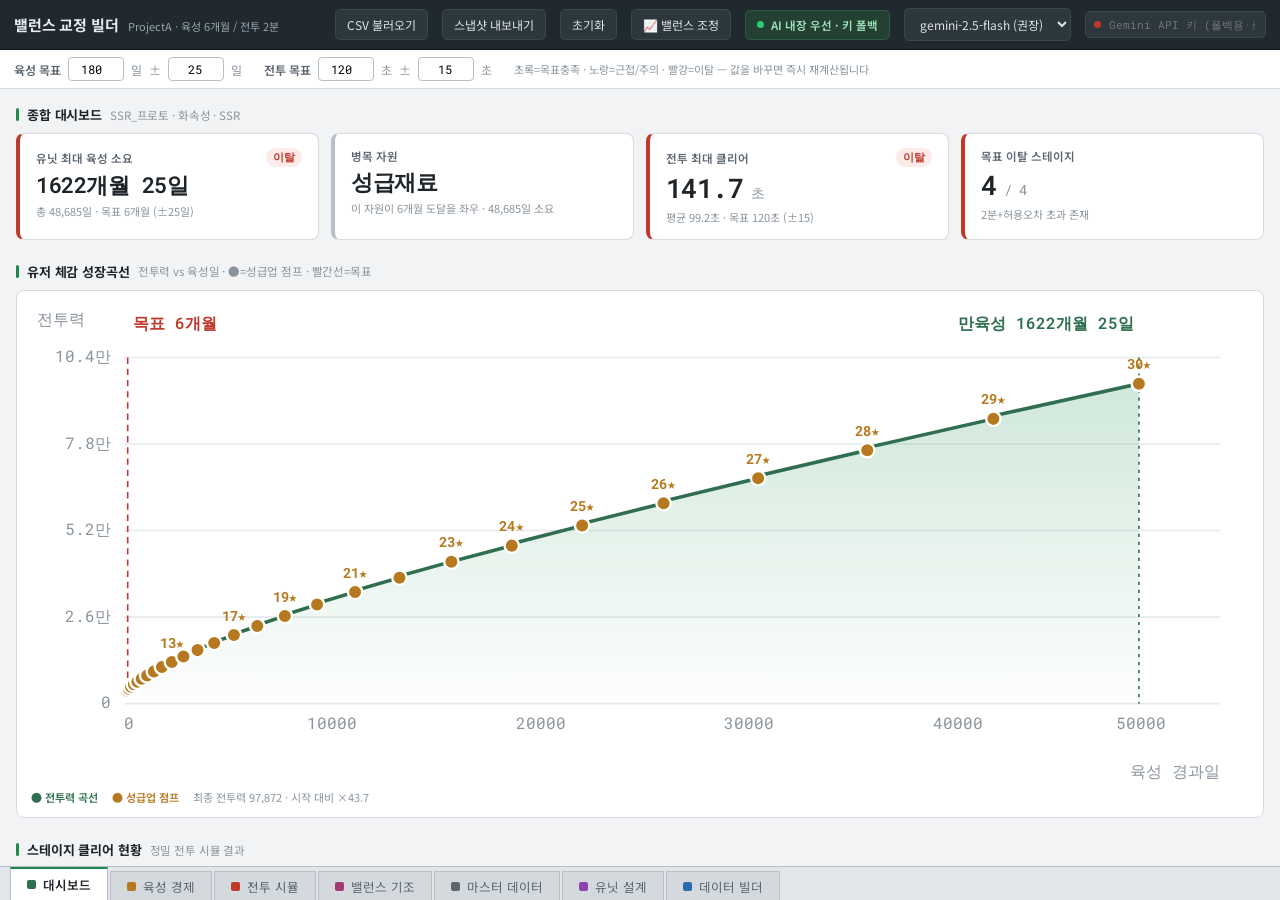
==== commit 23194424: "fix(ai): 은퇴 모델 gemini-2.0-flash 제거 → 기본값 2.5-flash + 모델 목록 현행화 + 캐시 v11 - 원인: Google이 gemini-2.0-fla" ====
--- a/밸런스 빌더.html
+++ b/밸런스 빌더.html
@@ -9,7 +9,7 @@
 <link rel="preconnect" href="https://fonts.googleapis.com">
 <link rel="preconnect" href="https://fonts.gstatic.com" crossorigin>
 <link href="https://fonts.googleapis.com/css2?family=Noto+Sans+KR:wght@400;500;600;700&family=Roboto+Mono:wght@400;500;600&display=swap" rel="stylesheet">
-<link rel="stylesheet" href="css/builder.css?v=9">
+<link rel="stylesheet" href="css/builder.css?v=11">
 </head>
 <body>
 
@@ -24,10 +24,9 @@
     <span class="aibadge" title="Claude Design 환경에서는 내장 AI를 자동 사용하고, 독립 실행 시 아래 Gemini 키로 폴백합니다"><span class="dot on"></span>AI 내장 우선 · 키 폴백</span>
     <!-- 독립 실행(file:// · 일반 서버) 폴백용 — 내장 AI(window.claude)가 있으면 이 값은 무시됨 -->
     <select id="model" class="tbtn" title="폴백 시 사용할 Gemini 모델" style="appearance:auto">
-      <option value="gemini-2.0-flash">gemini-2.0-flash</option>
-      <option value="gemini-2.0-flash-lite">gemini-2.0-flash-lite</option>
-      <option value="gemini-1.5-flash">gemini-1.5-flash</option>
-      <option value="gemini-1.5-pro">gemini-1.5-pro</option>
+      <option value="gemini-2.5-flash">gemini-2.5-flash (권장)</option>
+      <option value="gemini-2.5-flash-lite">gemini-2.5-flash-lite</option>
+      <option value="gemini-2.5-pro">gemini-2.5-pro</option>
     </select>
     <div class="keypill" title="독립 실행 시 사용할 Google Gemini API 키 — 내장 AI가 있으면 무시됩니다"><span class="dot" id="keydot"></span><input id="apikey" type="password" placeholder="Gemini API 키 (폴백용·로컬 저장)" autocomplete="off"></div>
   </div>
@@ -72,19 +71,19 @@
   <!-- 전역 밸런스 조정 패널(곡선·일괄·열) — 모든 탭에서 사용 -->
   <div id="cgdock"></div>
 
-  <script src="js/data.js?v=9"></script>
-  <script src="js/schema.js?v=9"></script>
-  <script src="js/builder.js?v=9"></script>
-  <script src="js/doctrine.js?v=9"></script>
-  <script src="js/economy.js?v=9"></script>
-  <script src="js/combat.js?v=9"></script>
-  <script src="js/units.js?v=9"></script>
-  <script src="js/gemini.js?v=9"></script>
-  <script src="js/render.js?v=9"></script>
-  <script src="js/render2.js?v=9"></script>
-  <script src="js/render_units.js?v=9"></script>
-  <script src="js/render_builder.js?v=9"></script>
-  <script src="js/render_doctrine.js?v=9"></script>
-  <script src="js/app.js?v=9"></script>
+  <script src="js/data.js?v=11"></script>
+  <script src="js/schema.js?v=11"></script>
+  <script src="js/builder.js?v=11"></script>
+  <script src="js/doctrine.js?v=11"></script>
+  <script src="js/economy.js?v=11"></script>
+  <script src="js/combat.js?v=11"></script>
+  <script src="js/units.js?v=11"></script>
+  <script src="js/gemini.js?v=11"></script>
+  <script src="js/render.js?v=11"></script>
+  <script src="js/render2.js?v=11"></script>
+  <script src="js/render_units.js?v=11"></script>
+  <script src="js/render_builder.js?v=11"></script>
+  <script src="js/render_doctrine.js?v=11"></script>
+  <script src="js/app.js?v=11"></script>
 </body>
 </html>
